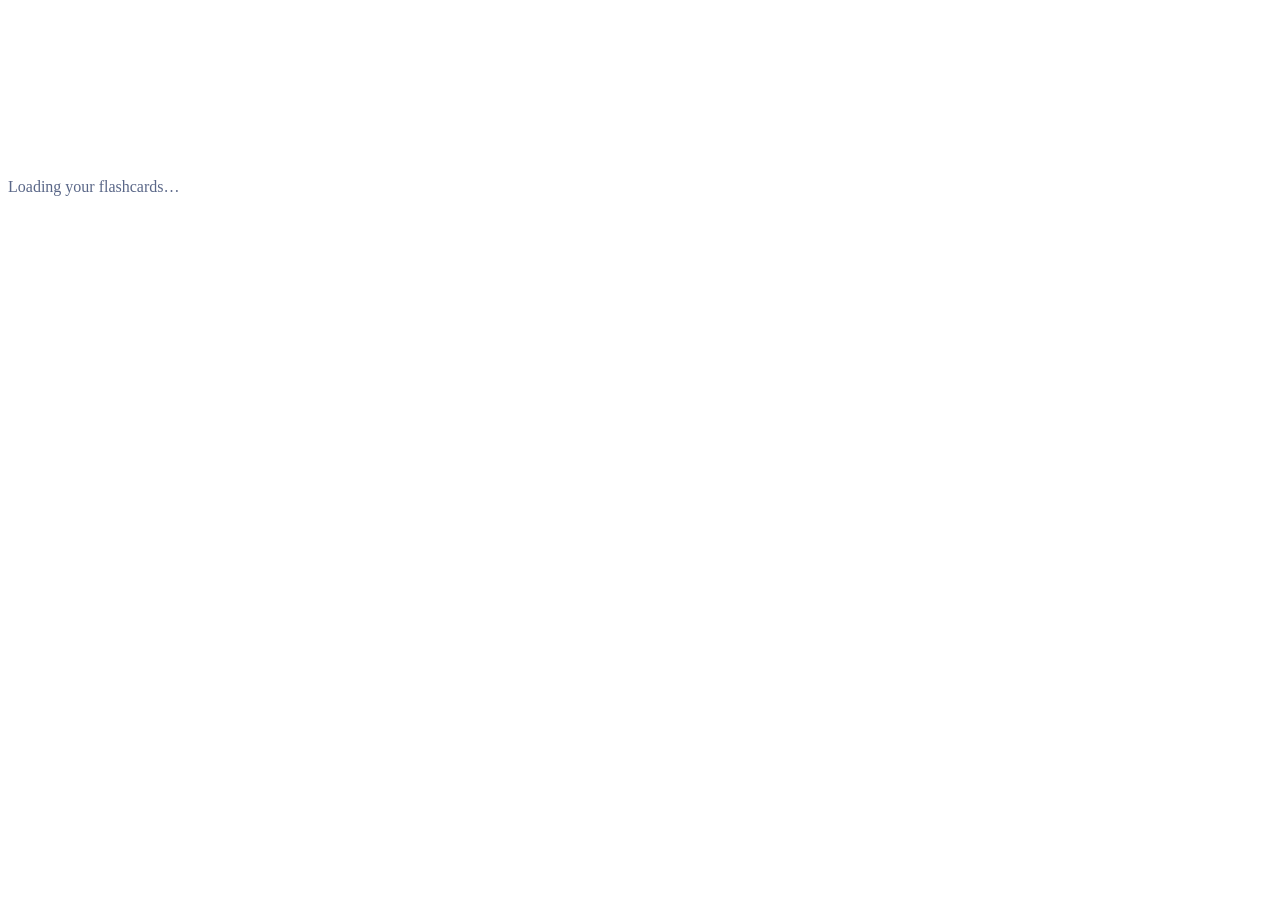
==== index.html @ 4c2ec528 "Add files via upload" ====
<!DOCTYPE html>
<html lang="en">
<head>
<meta charset="utf-8">
<meta name="viewport" content="width=device-width, initial-scale=1, viewport-fit=cover">
<title>Petites Fiches — Learn French vocabulary with flashcards</title>
<meta name="description" content="Free French flashcards for A1 learners: 1,500+ words in 52 themed decks, audio, spaced repetition, quizzes, a leaderboard and live quiz games with friends.">
<meta name="theme-color" content="#F4F7FD" media="(prefers-color-scheme: light)">
<meta name="theme-color" content="#0E1630" media="(prefers-color-scheme: dark)">
<meta property="og:type" content="website">
<meta property="og:title" content="Petites Fiches — French vocabulary flashcards">
<meta property="og:description" content="1,500+ A1 French words, audio, quizzes and live games with friends.">
<meta property="og:image" content="/assets/icon-512.png">
<meta name="twitter:card" content="summary">
<link rel="icon" href="/assets/icon.svg" type="image/svg+xml">
<link rel="apple-touch-icon" href="/assets/icon-180.png">
<link rel="manifest" href="/manifest.webmanifest">
<meta name="apple-mobile-web-app-capable" content="yes">
<meta name="apple-mobile-web-app-title" content="Petites Fiches">
<link rel="preconnect" href="https://fonts.googleapis.com">
<link rel="preconnect" href="https://fonts.gstatic.com" crossorigin>
<link href="https://fonts.googleapis.com/css2?family=Bricolage+Grotesque:opsz,wght@12..96,400;12..96,600;12..96,800&family=Young+Serif&family=Caveat:wght@500;700&display=swap" rel="stylesheet">
<link rel="stylesheet" href="/assets/app.css">
<script>try{var th=localStorage.getItem('petites-fiches-v1-theme');if(th)document.documentElement.dataset.theme=th;}catch(e){}</script>
</head>
<body>
<canvas id="confetti" aria-hidden="true"></canvas>
<main class="wrap" id="app">
  <noscript><p>Petites Fiches needs JavaScript turned on to run.</p></noscript>
  <p style="color:#5A6788">Loading your flashcards…</p>
</main>
<script src="/assets/config.js"></script>
<script src="/assets/vendor/supabase-2.117.2.min.js"></script>
<script src="/assets/app.js"></script>
</body>
</html>
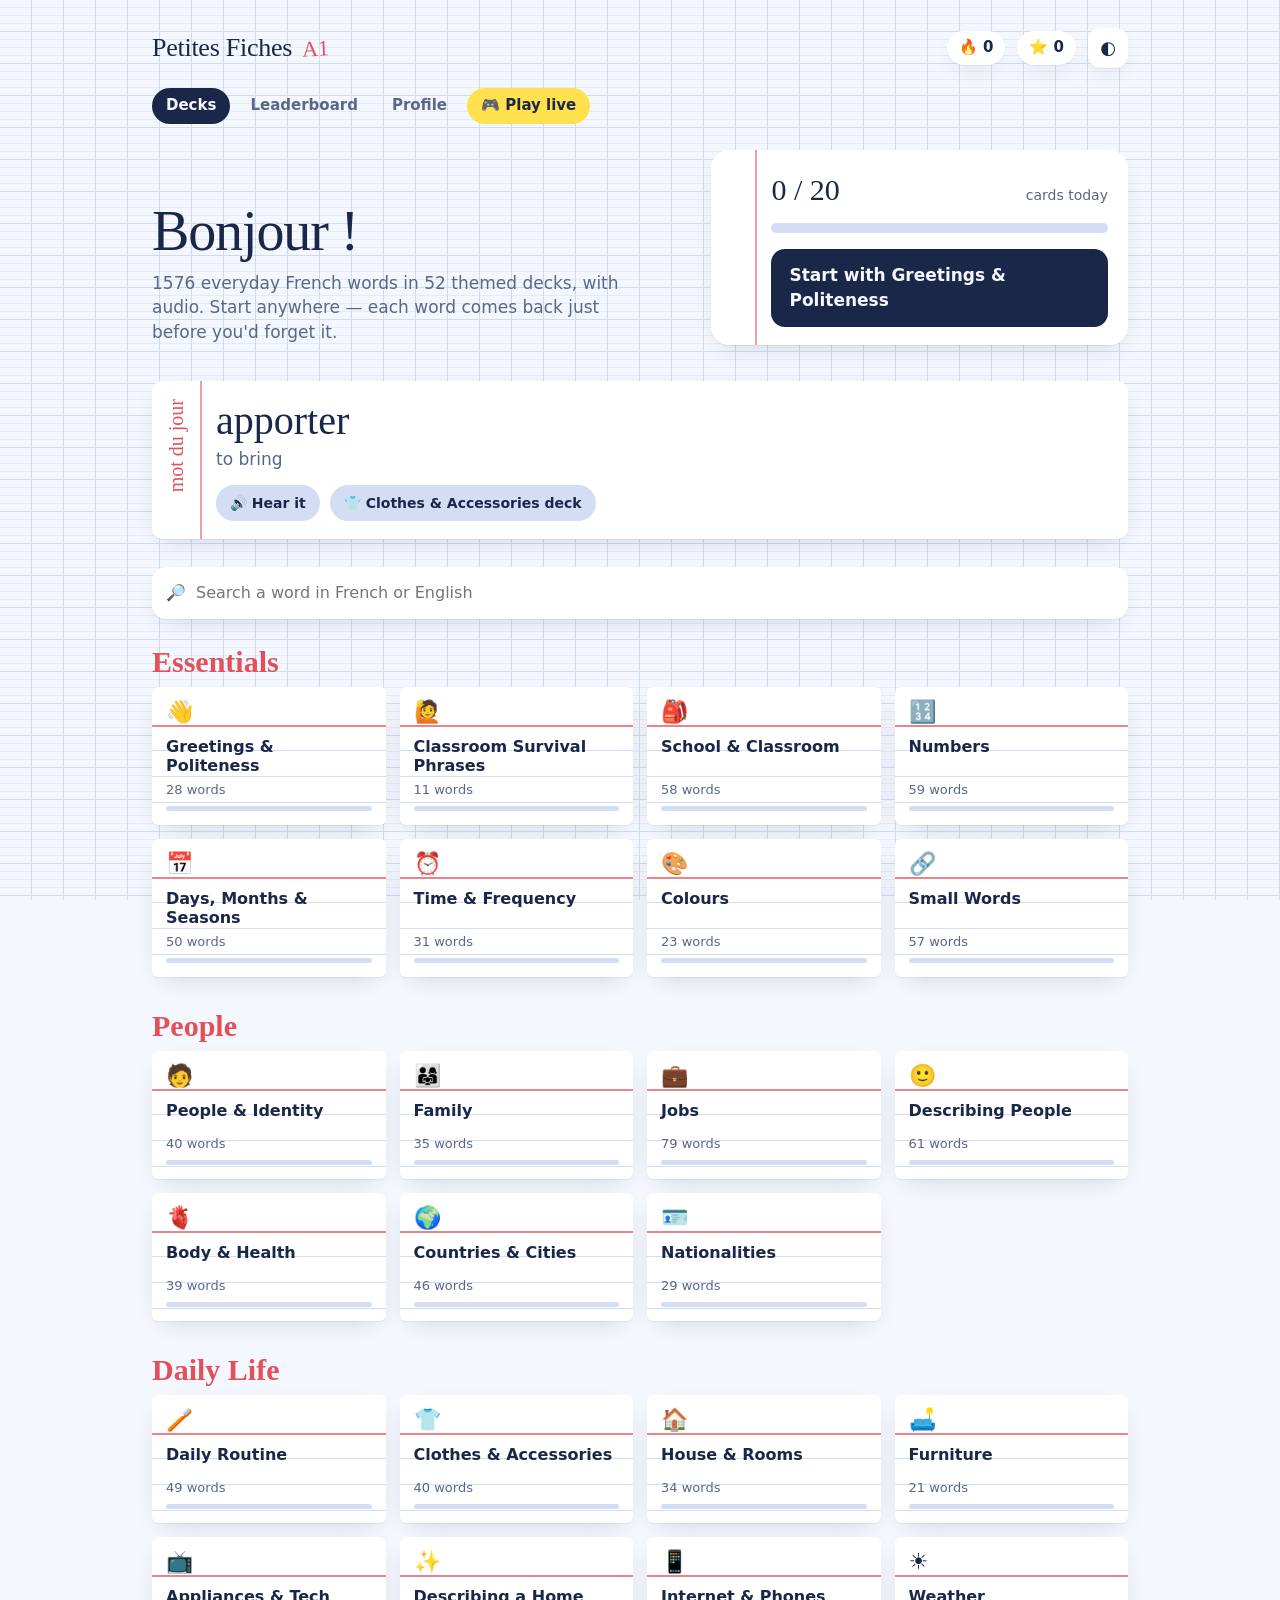
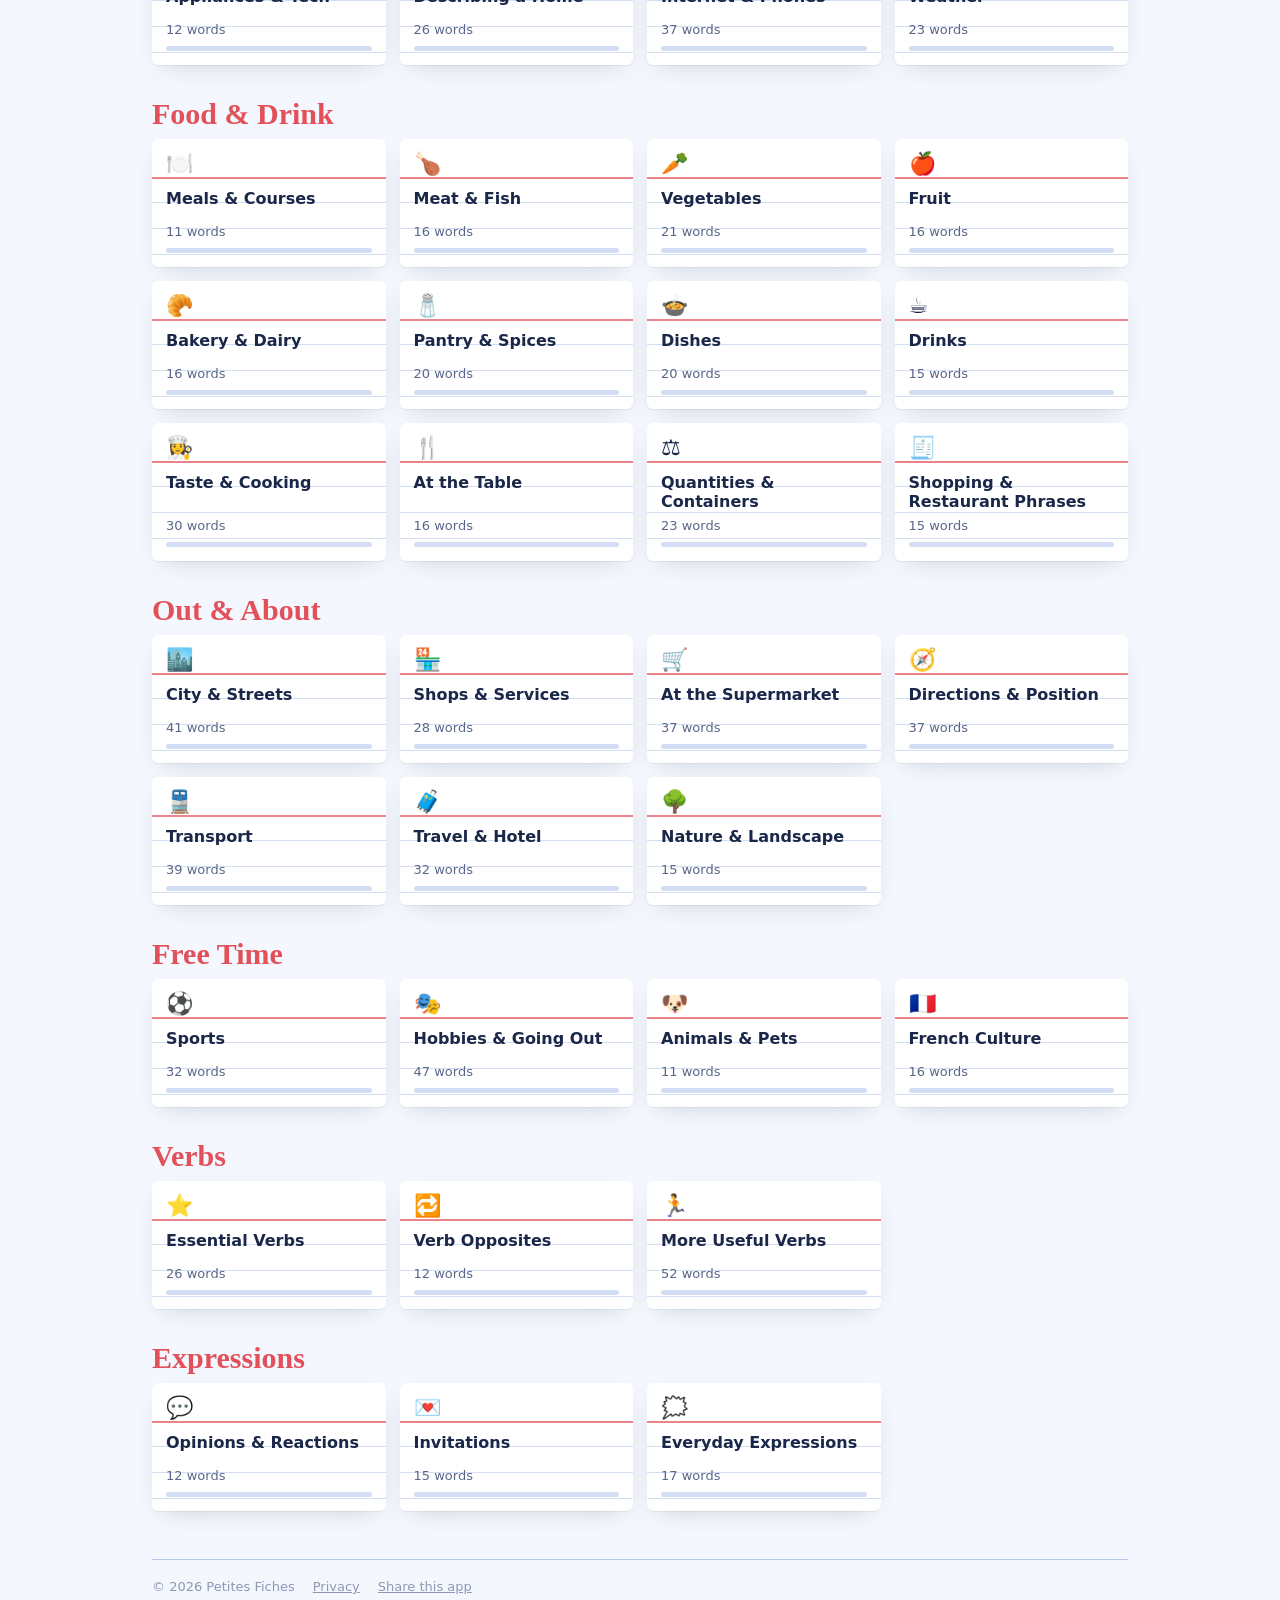
==== commit 3cfe0649: "Add files via upload" ====
--- a/index.html
+++ b/index.html
@@ -10,17 +10,17 @@
 <meta property="og:type" content="website">
 <meta property="og:title" content="Petites Fiches — French vocabulary flashcards">
 <meta property="og:description" content="1,500+ A1 French words, audio, quizzes and live games with friends.">
-<meta property="og:image" content="/assets/icon-512.png">
+<meta property="og:image" content="/icon-512.png">
 <meta name="twitter:card" content="summary">
-<link rel="icon" href="/assets/icon.svg" type="image/svg+xml">
-<link rel="apple-touch-icon" href="/assets/icon-180.png">
+<link rel="icon" href="/icon.svg" type="image/svg+xml">
+<link rel="apple-touch-icon" href="/icon-180.png">
 <link rel="manifest" href="/manifest.webmanifest">
 <meta name="apple-mobile-web-app-capable" content="yes">
 <meta name="apple-mobile-web-app-title" content="Petites Fiches">
 <link rel="preconnect" href="https://fonts.googleapis.com">
 <link rel="preconnect" href="https://fonts.gstatic.com" crossorigin>
 <link href="https://fonts.googleapis.com/css2?family=Bricolage+Grotesque:opsz,wght@12..96,400;12..96,600;12..96,800&family=Young+Serif&family=Caveat:wght@500;700&display=swap" rel="stylesheet">
-<link rel="stylesheet" href="/assets/app.css">
+<link rel="stylesheet" href="/app.css">
 <script>try{var th=localStorage.getItem('petites-fiches-v1-theme');if(th)document.documentElement.dataset.theme=th;}catch(e){}</script>
 </head>
 <body>
@@ -29,8 +29,8 @@
   <noscript><p>Petites Fiches needs JavaScript turned on to run.</p></noscript>
   <p style="color:#5A6788">Loading your flashcards…</p>
 </main>
-<script src="/assets/config.js"></script>
-<script src="/assets/vendor/supabase-2.117.2.min.js"></script>
-<script src="/assets/app.js"></script>
+<script src="/config.js"></script>
+<script src="/supabase-2.117.2.min.js"></script>
+<script src="/app.js"></script>
 </body>
 </html>
--- a/app.css
+++ b/app.css
@@ -0,0 +1,279 @@
+:root{
+  --paper:#F4F7FD; --line:#D3DEF4; --line-strong:#B7C8EC; --bg-fine:#E4EBF8; --bg-bold:#CFDBF3; --margin:#E2505A;
+  --card:#FFFFFF; --ink:#1A2748; --ink-soft:#5A6788; --ink-faint:#8D98B4;
+  --masc:#2447C4; --fem:#D5344C; --plur:#7449C4; --good:#16895E; --good-bg:#DDF3E9; --bad-bg:#FBE1E5;
+  --hl:#FFE14D; --hl-ink:#1A2748; --shadow:0 1px 0 rgba(26,39,72,.06), 0 8px 24px -12px rgba(26,39,72,.25);
+  --f-ui:"Bricolage Grotesque", ui-sans-serif, system-ui, -apple-system, "Segoe UI", sans-serif;
+  --f-word:"Young Serif", Georgia, "Times New Roman", serif;
+  --f-hand:"Caveat", "Segoe Print", "Bradley Hand", cursive;
+  box-sizing:border-box; padding-top:env(safe-area-inset-top,0px); padding-bottom:env(safe-area-inset-bottom,0px);
+  color-scheme:light;
+}
+@media (prefers-color-scheme: dark){
+  :root:not([data-theme="light"]){
+    --paper:#0E1630; --line:#18234A; --line-strong:#223063; --bg-fine:#131C3A; --bg-bold:#1A2550; --margin:#FF6B74;
+    --card:#16213F; --ink:#E7ECFA; --ink-soft:#A9B4D3; --ink-faint:#6F7CA3;
+    --masc:#86A3FF; --fem:#FF8597; --plur:#BFA3FF; --good:#4CD39A; --good-bg:#15392F; --bad-bg:#43202A;
+    --hl:#F2D33D; --hl-ink:#1A2748; --shadow:0 10px 30px -14px rgba(0,0,0,.7); color-scheme:dark;
+  }
+}
+:root[data-theme="dark"]{
+  --paper:#0E1630; --line:#18234A; --line-strong:#223063; --bg-fine:#131C3A; --bg-bold:#1A2550; --margin:#FF6B74;
+  --card:#16213F; --ink:#E7ECFA; --ink-soft:#A9B4D3; --ink-faint:#6F7CA3;
+  --masc:#86A3FF; --fem:#FF8597; --plur:#BFA3FF; --good:#4CD39A; --good-bg:#15392F; --bad-bg:#43202A;
+  --hl:#F2D33D; --hl-ink:#1A2748; --shadow:0 10px 30px -14px rgba(0,0,0,.7); color-scheme:dark;
+}
+*,*::before,*::after{box-sizing:inherit}
+html{scroll-padding-top:env(safe-area-inset-top,0px)}
+body{
+  margin:0; font-family:var(--f-ui); color:var(--ink); background-color:var(--paper);
+  /* Seyès ruling: the grid on every French school notebook */
+  background-image:
+    linear-gradient(90deg, transparent 0, transparent calc(100% - 1px), var(--bg-bold) calc(100% - 1px)),
+    repeating-linear-gradient(0deg, var(--bg-bold) 0 1px, transparent 1px 32px),
+    repeating-linear-gradient(0deg, var(--bg-fine) 0 1px, transparent 1px 8px);
+  background-size:32px 32px, 100% 32px, 100% 8px;
+  background-attachment:fixed; min-height:100vh; line-height:1.45; -webkit-font-smoothing:antialiased;
+}
+button{font:inherit;color:inherit;cursor:pointer}
+:focus-visible{outline:3px solid var(--masc);outline-offset:2px;border-radius:6px}
+a{color:inherit}
+.wrap{max-width:1040px;margin:0 auto;padding:20px 20px 64px}
+@media (min-width:720px){.wrap{padding:28px 32px 80px}}
+
+/* ---------- Top bar ---------- */
+.top{display:flex;align-items:center;gap:12px;margin-bottom:28px}
+.brand{display:flex;align-items:baseline;gap:10px;text-decoration:none}
+.brand b{font-family:var(--f-word);font-weight:400;font-size:26px;letter-spacing:-.01em;white-space:nowrap}
+@media (max-width:420px){.brand b{font-size:21px}.top{gap:8px}.pill{padding:6px 9px;font-size:14px}}
+.brand span{font-family:var(--f-hand);font-size:22px;color:var(--margin);transform:rotate(-3deg);display:inline-block}
+.top .spacer{flex:1}
+.pill{display:inline-flex;align-items:center;gap:6px;padding:6px 12px;border-radius:999px;background:var(--card);box-shadow:var(--shadow);font-weight:600;font-size:15px;white-space:nowrap}
+.icon-btn{border:0;background:var(--card);box-shadow:var(--shadow);width:40px;height:40px;border-radius:12px;display:grid;place-items:center;font-size:18px}
+
+/* ---------- Home ---------- */
+.hello{display:grid;gap:18px;margin-bottom:36px}
+@media (min-width:820px){.hello{grid-template-columns:1.3fr 1fr;align-items:end}}
+.hello h1{font-family:var(--f-word);font-weight:400;font-size:clamp(34px,6vw,56px);line-height:1.05;margin:0;letter-spacing:-.02em}
+.hello p{margin:10px 0 0;color:var(--ink-soft);font-size:17px;max-width:46ch}
+.today{background:var(--card);border-radius:18px;box-shadow:var(--shadow);padding:18px 20px;position:relative;overflow:hidden}
+.today::before{content:"";position:absolute;left:44px;top:0;bottom:0;width:2px;background:var(--margin);opacity:.55}
+.today .row{display:flex;justify-content:space-between;align-items:baseline;padding-left:40px}
+.today .big{font-family:var(--f-word);font-size:30px}
+.today small{color:var(--ink-soft);font-size:14px}
+.goal{height:10px;border-radius:99px;background:var(--line);margin:12px 0 16px 40px;overflow:hidden}
+.goal i{display:block;height:100%;background:var(--hl);border-radius:99px;transition:width .5s}
+.cta{display:flex;align-items:center;justify-content:center;gap:10px;width:100%;border:0;border-radius:14px;padding:14px 18px;font-weight:800;font-size:17px;background:var(--ink);color:var(--paper);text-decoration:none}
+.cta:disabled{opacity:.45;cursor:default}
+.cta.alt{background:var(--hl);color:var(--hl-ink)}
+.today .cta{margin-left:40px;width:calc(100% - 40px)}
+
+.search{display:flex;gap:10px;align-items:center;background:var(--card);border-radius:14px;box-shadow:var(--shadow);padding:4px 6px 4px 14px;margin-bottom:28px}
+.search input{flex:1;border:0;background:transparent;font:inherit;font-size:16px;color:var(--ink);padding:10px 0;min-width:0}
+.search input:focus{outline:none}
+.search:focus-within{outline:3px solid var(--masc);outline-offset:2px}
+.results{margin:-14px 0 28px}
+
+.group{margin-bottom:34px}
+.group h2{font-family:var(--f-hand);font-weight:700;font-size:30px;color:var(--margin);margin:0 0 10px;line-height:1}
+.grid{display:grid;grid-template-columns:repeat(2,minmax(0,1fr));gap:14px}
+@media (min-width:640px){.grid{grid-template-columns:repeat(3,minmax(0,1fr))}}
+@media (min-width:920px){.grid{grid-template-columns:repeat(4,minmax(0,1fr))}}
+/* Category tile = a "fiche bristol" index card: red header rule, blue lines */
+.fiche{position:relative;display:flex;flex-direction:column;gap:6px;text-align:left;border:0;padding:14px 14px 14px;min-height:128px;border-radius:6px;text-decoration:none;
+  background:var(--card) repeating-linear-gradient(180deg, transparent 0 25px, var(--line) 25px 26px) 0 38px/100% calc(100% - 38px) no-repeat;
+  box-shadow:var(--shadow);transition:transform .15s ease}
+.fiche::before{content:"";position:absolute;left:0;right:0;top:38px;height:2px;background:var(--margin);opacity:.7}
+.fiche:hover{transform:translateY(-2px) rotate(-.4deg)}
+.fiche .em{font-size:22px;line-height:1;height:24px}
+.fiche .nm{font-weight:600;font-size:16px;line-height:1.2;margin-top:6px}
+.fiche .ct{font-size:13px;color:var(--ink-soft);margin-top:auto}
+.bar{height:5px;border-radius:9px;background:var(--line);overflow:hidden;display:flex}
+.bar i{display:block;height:100%}
+.bar .m{background:var(--good)} .bar .l{background:var(--hl)}
+.due{position:absolute;top:10px;right:10px;background:var(--hl);color:var(--hl-ink);font-size:12px;font-weight:800;padding:2px 8px;border-radius:99px}
+
+/* ---------- Deck page ---------- */
+.back{display:inline-flex;align-items:center;gap:6px;text-decoration:none;font-weight:600;color:var(--ink-soft);margin-bottom:14px}
+.deckhead{display:flex;gap:16px;align-items:center;margin-bottom:22px;flex-wrap:wrap}
+.deckhead .em{font-size:44px}
+.deckhead h1{font-family:var(--f-word);font-weight:400;font-size:clamp(30px,5vw,44px);margin:0;line-height:1.05}
+.deckhead p{margin:4px 0 0;color:var(--ink-soft)}
+.modes{display:grid;grid-template-columns:repeat(auto-fit,minmax(200px,1fr));gap:12px;margin-bottom:28px}
+.mode{border:0;background:var(--card);box-shadow:var(--shadow);border-radius:14px;padding:16px 18px;text-align:left;display:flex;gap:14px;align-items:center;text-decoration:none}
+.mode b{display:block;font-size:17px}
+.mode span{color:var(--ink-soft);font-size:14px}
+.mode .ic{font-size:26px}
+.legend{display:flex;gap:14px;flex-wrap:wrap;font-size:14px;color:var(--ink-soft);margin:0 0 12px}
+.legend i{display:inline-block;width:10px;height:10px;border-radius:50%;margin-right:6px;vertical-align:0}
+.list{background:var(--card);border-radius:14px;box-shadow:var(--shadow);overflow:hidden}
+.item{display:grid;grid-template-columns:36px 1fr auto;gap:10px;align-items:center;padding:10px 14px;border-top:1px solid var(--line)}
+.item:first-child{border-top:0}
+.item .fr{font-family:var(--f-word);font-size:18px;line-height:1.25}
+.item .en{color:var(--ink-soft);font-size:14px}
+.say{border:0;background:transparent;width:36px;height:36px;border-radius:10px;font-size:18px}
+.say:hover{background:var(--line)}
+.dot{width:10px;height:10px;border-radius:50%;background:var(--line-strong)}
+.dot.s1,.dot.s2,.dot.s3{background:var(--hl)} .dot.s4,.dot.s5{background:var(--good)}
+.g-m{color:var(--masc)} .g-f{color:var(--fem)} .g-pl,.g-mpl,.g-fpl{color:var(--plur)}
+.tag{font-family:var(--f-ui);font-size:12px;font-weight:600;padding:1px 7px;border-radius:99px;border:1.5px solid currentColor;margin-left:8px;vertical-align:3px;white-space:nowrap}
+
+/* ---------- Study ---------- */
+.study{max-width:620px;margin:0 auto}
+.studybar{display:flex;align-items:center;gap:12px;margin-bottom:18px}
+.progress{flex:1;height:10px;background:var(--card);border-radius:99px;overflow:hidden;box-shadow:inset 0 0 0 1px var(--line-strong)}
+.progress i{display:block;height:100%;background:var(--good);transition:width .35s}
+.toggle{display:inline-flex;background:var(--card);border-radius:10px;box-shadow:var(--shadow);padding:3px}
+.toggle button{border:0;background:transparent;padding:6px 10px;border-radius:8px;font-size:13px;font-weight:600;color:var(--ink-soft)}
+.toggle button[aria-pressed="true"]{background:var(--ink);color:var(--paper)}
+.stage{perspective:1400px;margin-bottom:18px}
+.card{position:relative;width:100%;aspect-ratio:5/3.4;min-height:260px;transform-style:preserve-3d;transition:transform .55s cubic-bezier(.3,.7,.2,1);cursor:pointer;border:0;padding:0;background:transparent;text-align:left}
+.card.flipped{transform:rotateY(180deg)}
+.face{position:absolute;inset:0;backface-visibility:hidden;-webkit-backface-visibility:hidden;border-radius:10px;box-shadow:var(--shadow);
+  background:var(--card) repeating-linear-gradient(180deg, transparent 0 31px, var(--line) 31px 32px) 0 64px/100% calc(100% - 64px) no-repeat;
+  display:flex;flex-direction:column;padding:18px 22px 20px 22px;overflow:hidden}
+.face::before{content:"";position:absolute;left:0;right:0;top:62px;height:2px;background:var(--margin);opacity:.7}
+.face.backside{transform:rotateY(180deg)}
+.face .meta{display:flex;justify-content:space-between;align-items:center;height:30px;font-size:14px;color:var(--ink-soft)}
+.face .main{flex:1;display:flex;flex-direction:column;justify-content:center;align-items:center;text-align:center;gap:8px;padding:10px 4px}
+.face .word{font-family:var(--f-word);font-size:clamp(28px,6.5vw,46px);line-height:1.12;letter-spacing:-.01em;overflow-wrap:anywhere}
+.face .word.long{font-size:clamp(22px,4.6vw,32px)}
+.face .pron{font-family:var(--f-hand);font-size:24px;color:var(--ink-soft)}
+.face .note{font-family:var(--f-hand);font-size:24px;line-height:1.1;color:var(--margin);max-width:34ch}
+.face .sub{font-family:var(--f-word);font-size:18px;color:var(--ink-soft)}
+.face .hint{font-size:13px;color:var(--ink-faint)}
+.answer{display:grid;grid-template-columns:1fr 1fr;gap:12px}
+.answer button{border:0;border-radius:14px;padding:16px 10px;font-weight:800;font-size:17px;box-shadow:var(--shadow)}
+.again{background:var(--card)} .gotit{background:var(--good);color:#fff}
+.kbd{font-size:12px;color:var(--ink-faint);text-align:center;margin-top:14px}
+@media (hover:none){.kbd{display:none}}
+.opts{display:grid;gap:10px}
+.opt{border:0;background:var(--card);box-shadow:var(--shadow);border-radius:14px;padding:15px 18px;text-align:left;font-size:17px;font-weight:600;display:flex;gap:12px;align-items:center}
+.opt .k{display:inline-grid;place-items:center;width:26px;height:26px;border-radius:8px;background:var(--line);font-size:13px;flex:none}
+.opt.right{background:var(--good-bg);box-shadow:inset 0 0 0 2px var(--good)}
+.opt.wrong{background:var(--bad-bg);box-shadow:inset 0 0 0 2px var(--fem)}
+.opt:disabled{cursor:default}
+.qcard{background:var(--card);border-radius:10px;box-shadow:var(--shadow);padding:26px 20px;text-align:center;margin-bottom:16px;position:relative}
+.qcard .word{font-family:var(--f-word);font-size:clamp(28px,6vw,42px);line-height:1.15}
+.next{margin-top:14px}
+
+/* ---------- Done ---------- */
+.done{text-align:center;max-width:520px;margin:30px auto 0}
+.done h1{font-family:var(--f-word);font-weight:400;font-size:clamp(38px,8vw,60px);margin:0 0 8px;line-height:1}
+.done .scrawl{font-family:var(--f-hand);font-size:30px;color:var(--margin);transform:rotate(-4deg);display:inline-block;margin-bottom:18px}
+.stats{display:grid;grid-template-columns:repeat(3,1fr);gap:10px;margin:22px 0}
+.stat{background:var(--card);border-radius:14px;box-shadow:var(--shadow);padding:14px 8px}
+.stat b{display:block;font-family:var(--f-word);font-size:28px;font-weight:400}
+.stat span{font-size:13px;color:var(--ink-soft)}
+.btns{display:grid;gap:10px}
+.empty{background:var(--card);border-radius:14px;box-shadow:var(--shadow);padding:28px;text-align:center}
+.empty p{color:var(--ink-soft)}
+#confetti{position:fixed;inset:0;pointer-events:none;z-index:50}
+.toast{position:fixed;left:50%;bottom:calc(20px + env(safe-area-inset-bottom,0px));transform:translateX(-50%);background:var(--ink);color:var(--paper);padding:10px 16px;border-radius:12px;font-weight:600;z-index:60;box-shadow:var(--shadow)}
+.foot{margin-top:40px;font-size:13px;color:var(--ink-faint);display:flex;gap:16px;flex-wrap:wrap}
+.linkbtn{border:0;background:none;padding:0;text-decoration:underline;color:var(--ink-faint);font-size:13px}
+@media (prefers-reduced-motion:reduce){
+  .card{transition:none} .fiche{transition:none} .fiche:hover{transform:none}
+  .card.flipped{transform:none} .card.flipped .face.front{visibility:hidden} .card.flipped .face.backside{transform:none}
+}
+
+/* ---------- v2: account, word of the day, profile, leaderboard, live game ---------- */
+.nav{display:flex;gap:6px;flex-wrap:wrap;margin:-8px 0 26px}
+.nav a{text-decoration:none;font-weight:600;font-size:15px;padding:7px 14px;border-radius:99px;color:var(--ink-soft);background:transparent}
+.nav a[aria-current="page"]{background:var(--ink);color:var(--paper)}
+.nav a.live{background:var(--hl);color:var(--hl-ink)}
+.avatar{width:36px;height:36px;border-radius:50%;flex:none;display:inline-grid;place-items:center;font-size:20px;line-height:1;background:var(--line)}
+.avatar.lg{width:72px;height:72px;font-size:40px}
+.me-btn{border:0;background:var(--card);box-shadow:var(--shadow);border-radius:99px;padding:2px;display:grid;place-items:center;text-decoration:none}
+.me-btn .avatar{width:36px;height:36px}
+.wotd{position:relative;background:var(--card);border-radius:10px;box-shadow:var(--shadow);padding:18px 20px 18px 64px;margin-bottom:28px;overflow:hidden}
+.wotd::before{content:"";position:absolute;left:48px;top:0;bottom:0;width:2px;background:var(--margin);opacity:.55}
+.wotd .lbl{position:absolute;left:14px;top:18px;writing-mode:vertical-rl;transform:rotate(180deg);font-family:var(--f-hand);font-size:20px;color:var(--margin);line-height:1}
+.wotd .w{font-family:var(--f-word);font-size:clamp(28px,5vw,40px);line-height:1.1;margin:0}
+.wotd .m{color:var(--ink-soft);font-size:17px;margin:4px 0 0}
+.wotd .n{font-family:var(--f-hand);font-size:22px;color:var(--margin);margin:6px 0 0;line-height:1.1}
+.wotd .acts{display:flex;gap:10px;margin-top:14px;flex-wrap:wrap}
+.chip-btn{border:0;background:var(--line);color:var(--ink);border-radius:99px;padding:8px 14px;font-weight:600;font-size:14px;text-decoration:none}
+.account-note{font-size:14px;color:var(--ink-soft);margin:6px 0 0}
+.sync{font-size:13px;color:var(--ink-faint)}
+.panel{background:var(--card);border-radius:14px;box-shadow:var(--shadow);padding:20px}
+.panel h2{font-family:var(--f-word);font-weight:400;font-size:26px;margin:0 0 6px}
+.panel p{color:var(--ink-soft);margin:0 0 14px}
+.two{display:grid;gap:16px}
+@media (min-width:760px){.two{grid-template-columns:1fr 1fr}}
+.field{display:grid;gap:6px;margin-bottom:12px;font-weight:600;font-size:14px}
+.field select,.field input{font:inherit;font-size:16px;padding:11px 12px;border-radius:10px;border:1.5px solid var(--line-strong);background:var(--paper);color:var(--ink)}
+.code-in{text-transform:uppercase;letter-spacing:.3em;font-size:26px!important;text-align:center;font-weight:800}
+.err{color:var(--fem);font-weight:600;font-size:14px;min-height:20px;margin:6px 0 0}
+.profile-head{display:flex;gap:18px;align-items:center;margin-bottom:22px}
+.profile-head h1{font-family:var(--f-word);font-weight:400;font-size:clamp(30px,5vw,44px);margin:0;line-height:1.05}
+.statgrid .stat{padding:14px 16px}
+.statgrid{display:grid;grid-template-columns:repeat(2,1fr);gap:10px;margin-bottom:24px}
+@media (min-width:700px){.statgrid{grid-template-columns:repeat(4,1fr)}}
+.goalpick{display:flex;gap:8px;flex-wrap:wrap}
+.goalpick button{border:0;border-radius:10px;padding:8px 14px;font-weight:700;background:var(--line)}
+.goalpick button[aria-pressed="true"]{background:var(--ink);color:var(--paper)}
+.gprog{display:grid;grid-template-columns:140px 1fr 56px;gap:12px;align-items:center;padding:8px 0;font-size:15px}
+.gprog .bar{height:8px}
+.board{background:var(--card);border-radius:14px;box-shadow:var(--shadow);overflow:hidden}
+.brow{display:grid;grid-template-columns:40px 40px 1fr auto;gap:12px;align-items:center;padding:12px 16px;border-top:1px solid var(--line)}
+.brow:first-child{border-top:0}
+.brow.me{background:color-mix(in srgb, var(--hl) 22%, var(--card))}
+.brow .rk{font-family:var(--f-word);font-size:22px;text-align:center}
+.brow .nm{font-weight:700;overflow:hidden;text-overflow:ellipsis;white-space:nowrap}
+.brow .sub{font-size:13px;color:var(--ink-soft);font-weight:400}
+.brow .pts{font-family:var(--f-word);font-size:22px}
+/* live game */
+.bigcode{font-family:var(--f-word);font-size:clamp(54px,14vw,96px);letter-spacing:.12em;line-height:1;text-align:center;margin:8px 0}
+.lobby-players{display:flex;flex-wrap:wrap;gap:10px;justify-content:center;margin:18px 0}
+.pchip{display:flex;align-items:center;gap:8px;background:var(--card);box-shadow:var(--shadow);border-radius:99px;padding:4px 14px 4px 4px;font-weight:700}
+.pchip .avatar{width:30px;height:30px}
+.timer{height:12px;border-radius:99px;background:var(--line);overflow:hidden;margin:10px 0 16px}
+.timer i{display:block;height:100%;background:var(--hl);transition:width .25s linear}
+.kgrid{display:grid;grid-template-columns:1fr 1fr;gap:10px}
+.kopt{border:0;border-radius:14px;padding:18px 14px;min-height:92px;font-weight:800;font-size:18px;color:#fff;text-align:left;display:flex;gap:10px;align-items:center;box-shadow:var(--shadow)}
+.kopt .shape{font-size:22px;flex:none}
+.k0{background:#2447C4}.k1{background:#D5344C}.k2{background:#B8860B}.k3{background:#16895E}
+.kopt[disabled]{opacity:.35;cursor:default}
+.kopt.pick{opacity:1;outline:4px solid var(--ink);outline-offset:2px}
+.kopt.correct{opacity:1}
+.center{text-align:center}
+.result-big{font-family:var(--f-word);font-size:clamp(40px,9vw,64px);line-height:1;margin:10px 0}
+.podium{display:grid;grid-template-columns:1fr 1fr 1fr;gap:10px;align-items:end;margin:24px 0}
+.pod{background:var(--card);box-shadow:var(--shadow);border-radius:12px 12px 4px 4px;padding:12px 8px;text-align:center}
+.pod .avatar{width:48px;height:48px}
+.pod b{display:block;margin-top:6px;overflow:hidden;text-overflow:ellipsis;white-space:nowrap}
+.pod .p1{min-height:160px}
+.pod.first{min-height:170px;border-top:6px solid var(--hl)} .pod.second{min-height:135px;border-top:6px solid var(--line-strong)} .pod.third{min-height:110px;border-top:6px solid var(--margin)}
+
+/* ---------- website additions ---------- */
+.login-btn{border:0;background:var(--ink);color:var(--paper);border-radius:99px;padding:9px 16px;font-weight:700;text-decoration:none;white-space:nowrap}
+.auth{max-width:440px;margin:10px auto 0}
+.auth h1{font-family:var(--f-word);font-weight:400;font-size:clamp(32px,6vw,44px);margin:0 0 6px;line-height:1.05}
+.auth .lead{color:var(--ink-soft);margin:0 0 20px}
+.auth .panel{padding:22px}
+.auth .alt-link{text-align:center;margin:16px 0 0;color:var(--ink-soft);font-size:15px}
+.auth .alt-link a{font-weight:700;color:var(--ink)}
+.divider{display:flex;align-items:center;gap:10px;color:var(--ink-faint);font-size:13px;margin:16px 0}
+.divider::before,.divider::after{content:"";flex:1;height:1px;background:var(--line-strong)}
+.google{display:flex;align-items:center;justify-content:center;gap:10px;width:100%;border:1.5px solid var(--line-strong);background:var(--card);border-radius:14px;padding:12px;font-weight:700;font-size:16px}
+.ok{color:var(--good);font-weight:600;font-size:14px;min-height:20px;margin:6px 0 0}
+.banner{background:var(--hl);color:var(--hl-ink);border-radius:12px;padding:12px 16px;margin:0 0 22px;font-weight:600;font-size:15px}
+.banner a{color:inherit}
+.emoji-pick{display:flex;flex-wrap:wrap;gap:6px}
+.emoji-pick button{border:0;width:44px;height:44px;border-radius:12px;background:var(--line);font-size:22px}
+.emoji-pick button[aria-pressed="true"]{outline:3px solid var(--ink);outline-offset:1px;background:var(--card)}
+.danger{border:0;background:transparent;color:var(--fem);font-weight:700;padding:0;text-decoration:underline}
+.gate{max-width:520px;margin:10px auto;text-align:center}
+.gate .panel p{margin-bottom:18px}
+.sitefoot{margin-top:48px;padding-top:18px;border-top:1px solid var(--line-strong);font-size:13px;color:var(--ink-faint);display:flex;gap:18px;flex-wrap:wrap}
+.sitefoot a{color:inherit}
+.share-row{display:flex;gap:10px;flex-wrap:wrap;justify-content:center;margin-top:6px}
+.nav{flex-wrap:nowrap;overflow-x:auto;scrollbar-width:none}
+.nav::-webkit-scrollbar{display:none}
+.nav a{white-space:nowrap}
+@media (max-width:460px){
+  .top{gap:6px}.brand b{font-size:20px}.brand span{display:none}
+  .pill{padding:5px 9px;font-size:13px}.icon-btn{width:34px;height:34px;font-size:16px}
+  .me-btn .avatar{width:34px;height:34px}.login-btn{padding:8px 12px;font-size:14px}
+}
